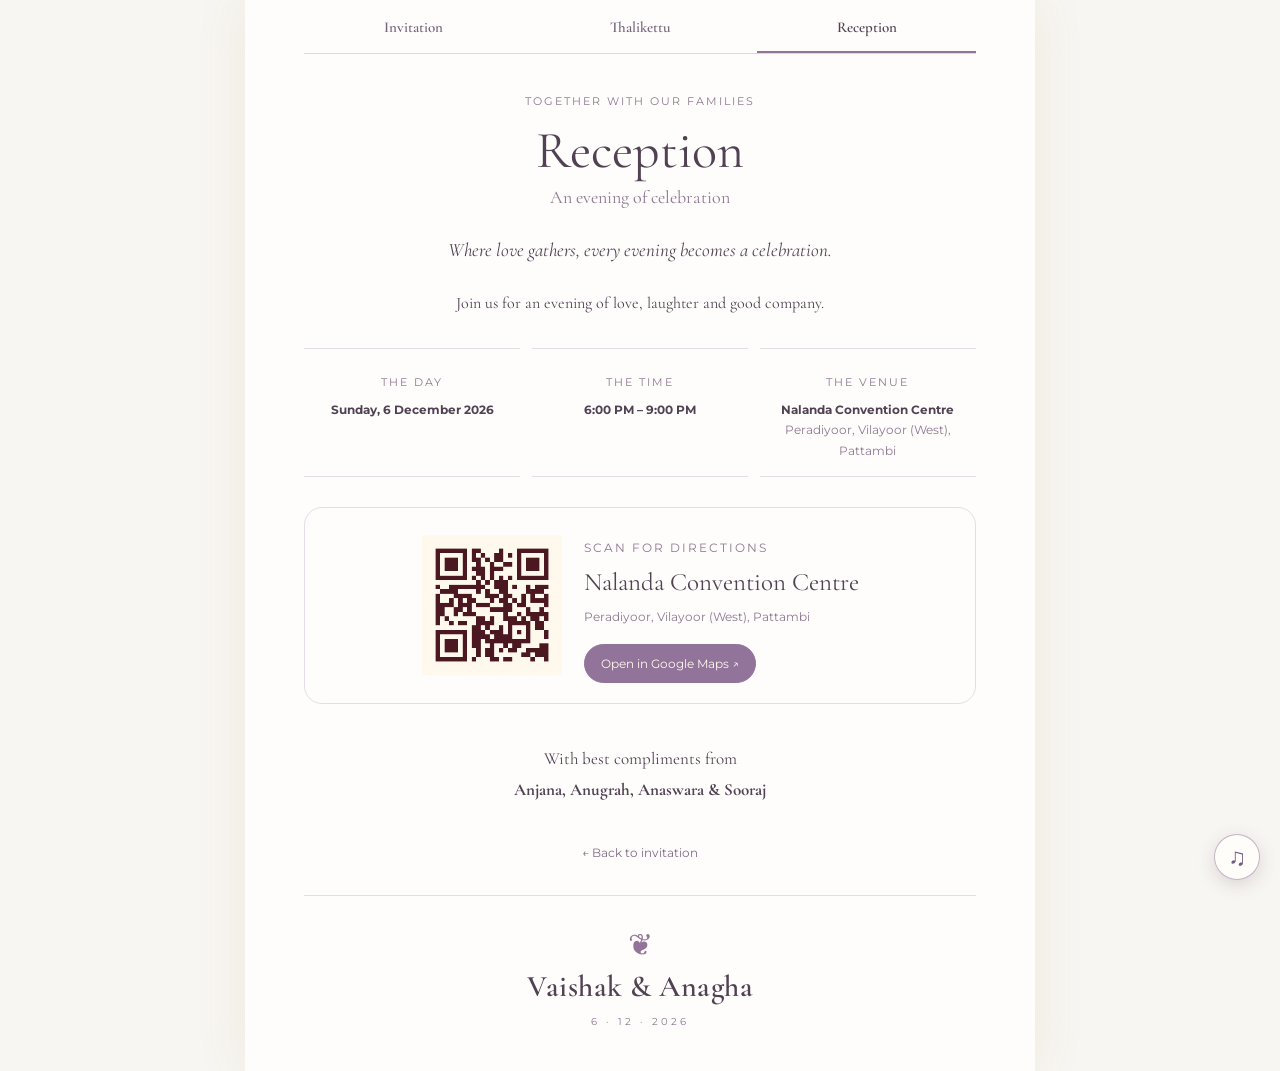
==== reception.html @ cd947768 "Upload wedding invitation website" ====
<!doctype html>
<html lang="en">
<head>
  <meta charset="utf-8">
  <meta name="viewport" content="width=device-width,initial-scale=1">
  <meta name="theme-color" content="#f5e7c9">

  <title>Reception · Vaishak & Anagha</title>

  <link rel="preconnect" href="https://fonts.googleapis.com">
  <link rel="preconnect" href="https://fonts.gstatic.com" crossorigin>

  <link href="https://fonts.googleapis.com/css2?family=Cormorant+Garamond:wght@400;500;600;700&family=Great+Vibes&family=Montserrat:wght@300;400;500;600&display=swap" rel="stylesheet">

  <link rel="stylesheet" href="style.css">
</head>

<body data-music-page="reception">

  <main class="shell">
    <section class="content detail-page">

      <nav class="tabs">
        <a href="invitation.html">Invitation</a>
        <a href="thalikettu.html">Thalikettu</a>
        <a class="active" href="reception.html">Reception</a>
      </nav>

      <p class="eyebrow">Together with our families</p>

      <h1 class="detail-title">Reception</h1>

      <p class="subheading">An evening of celebration</p>

      <blockquote>
        Where love gathers, every evening becomes a celebration.
      </blockquote>

      <p class="intro-copy">
        Join us for an evening of love, laughter and good company.
      </p>

      <div class="details">

        <div>
          <p class="eyebrow">The day</p>
          <strong>Sunday, 6 December 2026</strong>
        </div>

        <div>
          <p class="eyebrow">The time</p>
          <strong>6:00 PM – 9:00 PM</strong>
        </div>

        <div>
          <p class="eyebrow">The venue</p>
          <strong>Nalanda Convention Centre</strong>
          <small>Peradiyoor, Vilayoor (West), Pattambi</small>
        </div>

      </div>

      <div class="location-card">

        <img
          src="reception-qr.png"
          alt="QR code for reception venue directions"
        >

        <div>
          <p class="eyebrow">Scan for directions</p>

          <h2>Nalanda Convention Centre</h2>

          <p>Peradiyoor, Vilayoor (West), Pattambi</p>

          <a
            class="map-button"
            target="_blank"
            rel="noreferrer"
            href="https://g.co/kgs/iHGcPPH"
          >
            Open in Google Maps ↗
          </a>
        </div>

      </div>

      <p class="closing">
        With best compliments from<br>
        <strong>Anjana, Anugrah, Anaswara &amp; Sooraj</strong>
      </p>

      <a class="back-link" href="invitation.html">
        ← Back to invitation
      </a>

      <footer>
        <span>❦</span>
        <p>Vaishak &amp; Anagha</p>
        <small>6 · 12 · 2026</small>
      </footer>

    </section>
  </main>

  <script src="music.js"></script>

</body>
</html>
---- style.css ----
*{box-sizing:border-box}html{scroll-behavior:smooth}body{margin:0;background:#f8f6f2;color:#514253;font-family:Montserrat, sans-serif}.shell{width:min(100%,790px);min-height:100vh;margin:auto;background:#fffdfb;box-shadow:0 0 50px #8b6a3a18}.hero{text-align:center;padding:76px 24px 54px;background:radial-gradient(ellipse at 20% 20%,#eee7f0 0,transparent 38%),radial-gradient(ellipse at 85% 85%,#f0eaf1 0,transparent 34%),#fbfaf7}.eyebrow{font-size:11px;letter-spacing:2px;text-transform:uppercase;color:#8d7891}.ornament,footer span{font-size:30px;color:#92749a}.hero h1{font:600 clamp(48px,9vw,76px) 'Cormorant Garamond',serif;margin:10px 0;color:#514253;letter-spacing:1px}.hero h1 span{font-family:'Cormorant Garamond',serif;font-size:.7em}.hero-date{font:22px 'Cormorant Garamond',serif;margin:8px 0}.hero-place{font-size:12px;letter-spacing:1px;color:#89778b}.open-button,.map-button{display:inline-block;margin-top:20px;padding:13px 25px;border:1px solid #92749a;border-radius:30px;color:#fff8ed;background:#92749a;text-decoration:none;font-size:12px}.content{padding:0 7.5% 32px}.tabs{display:flex;justify-content:space-around;gap:8px;border-bottom:1px solid #ded5df;position:sticky;top:0;background:#fffdfb;z-index:2}.tabs a{flex:1;text-align:center;text-decoration:none;color:#77647d;padding:18px 4px 15px;font:600 15px 'Cormorant Garamond',serif;border-bottom:2px solid transparent}.tabs a.active{color:#514253;border-color:#92749a}.page-heading{text-align:center;font:32px 'Cormorant Garamond',serif;margin:10px 0 20px}.countdown{padding:22px 18px;text-align:center;border:1px solid #e5dce6;border-radius:18px;margin:0 0 28px}.countdown .eyebrow{margin:0 0 12px}.count-grid{display:grid;grid-template-columns:repeat(4,1fr);gap:8px}.count-grid div{display:grid;gap:3px}.count-grid strong{font:30px 'Cormorant Garamond',serif}.count-grid small{font-size:10px;color:#8d7d91;text-transform:uppercase;letter-spacing:1px}.event-list{margin:0 0 34px}.event-link{display:flex;align-items:center;justify-content:space-between;padding:18px 3px;border-bottom:1px solid #e5dce6;text-decoration:none;color:#514253}.event-link strong{display:block;font:26px 'Cormorant Garamond',serif;font-weight:500}.event-link small{display:block;margin-top:3px;color:#8d7d91;font-size:12px}.event-link b{font-size:23px;font-weight:400}.rsvp{border:1px solid #a58bac;border-radius:20px;padding:26px 22px 22px;margin:0 0 55px}.rsvp h2{text-align:center;font:32px 'Cormorant Garamond',serif;margin:0 0 12px}.rsvp input,.rsvp select{width:100%;padding:17px;border:1px solid #d7cbd9;border-radius:13px;background:transparent;color:#514253;font:15px Montserrat;margin:0 0 12px}.rsvp input::placeholder{color:#9c8ca0}.rsvp-actions{display:grid;grid-template-columns:1fr 1fr;gap:10px}.rsvp button{padding:16px 8px;border-radius:30px;border:1px solid #92749a;background:#92749a;color:#fff8ed;font:600 13px Montserrat;cursor:pointer}.rsvp button.decline{background:transparent;color:#514253}.form-note{text-align:center;font-size:11px;color:#8d7d91;min-height:14px;margin:14px 0 0}.detail-page{padding-top:0}.detail-page>.eyebrow{text-align:center;margin-top:40px}.detail-title{text-align:center;font:52px 'Cormorant Garamond',serif;margin:4px 0;color:#514253}.subheading{text-align:center;color:#8d7891;font:18px 'Cormorant Garamond',serif;margin:0 0 30px}.couple-grid{display:grid;grid-template-columns:1fr auto 1fr;gap:18px;text-align:center;padding:25px 0;border-top:1px solid #e5dce6;border-bottom:1px solid #e5dce6}.couple-grid h2{font:600 32px 'Cormorant Garamond',serif;margin:4px;letter-spacing:.5px}.couple-grid p{font-size:12px;line-height:1.9}.ampersand{align-self:center;font-size:25px}.family-note{color:#8d7891}.detail-page blockquote{text-align:center;font:italic 19px 'Cormorant Garamond',serif;margin:28px auto;max-width:500px}.details{display:grid;grid-template-columns:repeat(3,1fr);gap:12px;text-align:center;margin:30px 0}.details>div{padding:15px 8px;border-top:1px solid #e5dce6;border-bottom:1px solid #e5dce6}.details strong,.details small{display:block;font-size:12px;line-height:1.7}.details small{color:#8d7891}.location-card{display:flex;align-items:center;justify-content:center;gap:22px;padding:20px;border:1px solid #e5dce6;border-radius:18px;margin:25px 0}.location-card img{width:140px;height:140px;object-fit:contain}.location-card h2{font:25px 'Cormorant Garamond',serif;margin:4px 0}.location-card p{font-size:12px;color:#8d7891}.map-button{margin-top:8px;padding:11px 16px}.intro-copy{text-align:center;font:16px/1.8 'Cormorant Garamond',serif;max-width:550px;margin:auto}.closing{text-align:center;font:17px 'Cormorant Garamond',serif;line-height:1.8;margin:40px 0}.back-link{display:block;text-align:center;color:#806c86;text-decoration:none;font-size:12px;margin:35px}footer{text-align:center;padding:30px 0 10px;border-top:1px solid #e5dce6}footer p{font:600 30px 'Cormorant Garamond',serif;margin:5px;letter-spacing:.5px}footer small{font-size:10px;letter-spacing:3px;color:#8d7891}@media(max-width:560px){.hero{padding:58px 18px 42px}.content{padding-left:6%;padding-right:6%}.tabs a{font-size:13px}.rsvp{padding:22px 14px}.rsvp-actions{grid-template-columns:1fr}.details{grid-template-columns:1fr}.location-card{flex-direction:column;text-align:center}.location-card img{width:125px;height:125px}.couple-grid{gap:7px}.couple-grid p{font-size:10px}.detail-title{font-size:46px}}
/* Ivory and lavender invitation cover */
.cover-body{min-height:100vh;background:#f8f6f2;color:#514253}
.cover-shell{position:relative;isolation:isolate;display:grid;place-items:center;min-height:100vh;overflow:hidden;padding:34px 20px;background:radial-gradient(ellipse at 15% 15%,#eee7f0 0,transparent 38%),radial-gradient(ellipse at 90% 85%,#eee8f0 0,transparent 34%),#f8f6f2}
.cover-shell:before{content:"";position:absolute;inset:18px;border:1px solid #d9cddd;pointer-events:none;z-index:-1}
.cover-card{width:min(100%,650px);min-height:620px;display:flex;flex-direction:column;align-items:center;justify-content:center;text-align:center;padding:72px 28px;position:relative}
.cover-blessing{font:18px 'Cormorant Garamond',serif;color:#77677e;margin:0 0 36px}
.cover-ornament{font-size:27px;color:#a58bac;margin-bottom:22px}
.cover-intro{font:italic 21px 'Cormorant Garamond',serif;color:#817187;margin:0}
.cover-card h1{font:600 clamp(48px,9vw,72px) 'Cormorant Garamond',serif;color:#695775;letter-spacing:1px;margin:12px 0 22px}
.cover-card h1 span{font:400 .72em 'Cormorant Garamond',serif;color:#a58bac;margin:0 .12em}
.cover-date{font:24px 'Cormorant Garamond',serif;color:#62566b;margin:0 0 8px}
.cover-place{font:11px Montserrat,sans-serif;letter-spacing:1.4px;text-transform:uppercase;color:#8c7d91;margin:0}
.cover-open{display:inline-block;margin-top:48px;padding:13px 32px;border:1px solid #9d87a4;border-radius:2px;color:#6d5b75;text-decoration:none;font:500 12px Montserrat,sans-serif;letter-spacing:1.5px;text-transform:uppercase;transition:background .2s,color .2s}
.cover-open:hover{background:#92749a;color:#fff}
.cover-open span{margin-left:10px}
.cover-note{font:italic 16px 'Cormorant Garamond',serif;color:#9b8ca0;margin-top:35px}
.cover-flower{position:absolute;width:180px;height:300px;opacity:.55;pointer-events:none;background-repeat:no-repeat;background-size:contain}
.cover-flower-left{left:-22px;top:0;background-image:radial-gradient(ellipse at 40% 28%,#c8b2ce 0 7%,transparent 8%),radial-gradient(ellipse at 55% 35%,#bda4c4 0 6%,transparent 7%),radial-gradient(ellipse at 35% 43%,#d2c0d6 0 8%,transparent 9%),linear-gradient(125deg,transparent 48%,#9ba58b 49% 50%,transparent 51%)}
.cover-flower-right{right:-20px;bottom:0;transform:rotate(180deg);background-image:radial-gradient(ellipse at 40% 28%,#c8b2ce 0 7%,transparent 8%),radial-gradient(ellipse at 55% 35%,#bda4c4 0 6%,transparent 7%),radial-gradient(ellipse at 35% 43%,#d2c0d6 0 8%,transparent 9%),linear-gradient(125deg,transparent 48%,#9ba58b 49% 50%,transparent 51%)}
@media(max-width:560px){.cover-card{min-height:580px;padding:55px 16px}.cover-blessing{margin-bottom:25px}.cover-flower{width:125px;height:220px;opacity:.42}.cover-shell:before{inset:10px}}


/* User-selected floral Krishna cover background */
.cover-body{min-height:100vh;background:#f7f1e8;color:#514253}
.cover-shell{
  position:relative;isolation:isolate;display:grid;place-items:center;
  min-height:100svh;overflow:hidden;padding:34px 20px;
  background-image:radial-gradient(ellipse at 18% 16%,rgba(238,231,240,.88) 0,transparent 40%),radial-gradient(ellipse at 86% 82%,rgba(238,232,240,.78) 0,transparent 38%);
  background-color:#f8f6f2;
}
.cover-shell:before{content:"";position:absolute;inset:14px;border:1px solid rgba(143,119,151,.48);pointer-events:none;z-index:1}
.cover-card{position:relative;z-index:2;width:min(100%,650px);min-height:650px;display:flex;flex-direction:column;align-items:center;justify-content:center;text-align:center;padding:70px 28px}
.cover-blessing{font:18px 'Cormorant Garamond',serif;color:#77677e;margin:0 0 30px;text-shadow:0 1px 5px rgba(255,255,255,.9)}
.cover-ornament{font-size:25px;color:#a58bac;margin-bottom:18px;text-shadow:0 1px 5px rgba(255,255,255,.9)}
.cover-intro{font:italic 21px 'Cormorant Garamond',serif;color:#71617a;margin:0;text-shadow:0 1px 6px rgba(255,255,255,.95)}
.cover-card h1{font:600 clamp(48px,9vw,72px) 'Cormorant Garamond',serif;color:#514253;letter-spacing:1px;margin:12px 0 22px;text-shadow:0 1px 7px rgba(255,255,255,.96)}
.cover-card h1 span{font:400 .72em 'Cormorant Garamond',serif;color:#92749a;margin:0 .12em}
.cover-date{font:24px 'Cormorant Garamond',serif;color:#514253;margin:0 0 8px;text-shadow:0 1px 6px rgba(255,255,255,.95)}
.cover-place{font:11px Montserrat,sans-serif;letter-spacing:1.4px;text-transform:uppercase;color:#695b70;margin:0;text-shadow:0 1px 6px rgba(255,255,255,.95)}
.cover-open{display:inline-block;margin-top:42px;padding:13px 32px;border:1px solid #8d7891;border-radius:2px;background:rgba(255,252,248,.72);color:#62516d;text-decoration:none;font:500 12px Montserrat,sans-serif;letter-spacing:1.5px;text-transform:uppercase;transition:background .2s,color .2s}
.cover-open:hover{background:#92749a;color:#fff}
.cover-open span{margin-left:10px}
.cover-note{font:italic 16px 'Cormorant Garamond',serif;color:#77677e;margin-top:28px;text-shadow:0 1px 6px rgba(255,255,255,.95)}
.cover-flower{display:none}
@media(max-width:560px){
 .cover-shell{background-position:center center;padding:22px 16px}
 .cover-shell:before{inset:9px}
 .cover-card{min-height:90svh;padding:48px 12px}
 .cover-card h1{font-size:clamp(42px,11vw,62px)}
}


/* ===== Final cover: full-height Radha–Krishna side watermark ===== */
.cover-body{min-height:100vh;background:#f8f6f2}
.cover-shell{
  position:relative;isolation:isolate;display:flex;align-items:stretch;justify-content:flex-start;
  min-height:100vh;min-height:100svh;overflow:hidden;padding:0 2.5%;
  background:radial-gradient(ellipse at 18% 18%,#eee7f0 0,transparent 40%),
             radial-gradient(ellipse at 82% 82%,#f0eaf1 0,transparent 38%),#f8f6f2;
}
.cover-border{position:absolute;inset:14px;border:1px solid rgba(143,119,151,.36);pointer-events:none;z-index:4}
.cover-watermark{
  position:absolute;top:0;right:0;height:100%;width:auto;max-width:46%;
  object-fit:contain;object-position:right center;
  opacity:.34;mix-blend-mode:multiply;pointer-events:none;z-index:1;
}
.cover-card{
  position:relative;z-index:2;width:min(69%,960px);min-height:100vh;min-height:100svh;
  margin:0 auto 0 0;padding:64px 24px;display:flex;flex-direction:column;
  align-items:center;justify-content:center;text-align:center;
}
.cover-blessing{font:18px 'Cormorant Garamond',serif;color:#77677e;margin:0 0 30px;text-shadow:0 1px 5px rgba(255,255,255,.78)}
.cover-ornament{font-size:27px;color:#a58bac;margin-bottom:20px}
.cover-intro{font:italic 21px 'Cormorant Garamond',serif;color:#71617a;margin:0;text-shadow:0 1px 5px rgba(255,255,255,.86)}
.cover-card h1{font:400 clamp(58px,7.2vw,100px) 'Great Vibes',cursive;color:#514253;letter-spacing:0;margin:14px 0 24px;line-height:1.08;text-shadow:0 1px 6px rgba(255,255,255,.9)}
.cover-card h1 .name-amp{font:400 .72em 'Cormorant Garamond',serif;color:#92749a;margin:0 .08em}
.cover-card h1 .name-initial{font:400 1.18em 'Italianno',cursive;color:#514253;display:inline-block;line-height:.8;vertical-align:baseline}
.cover-date{font:25px 'Cormorant Garamond',serif;color:#514253;margin:0 0 8px;text-shadow:0 1px 6px rgba(255,255,255,.92)}
.cover-place{font:11px Montserrat,sans-serif;letter-spacing:1.4px;text-transform:uppercase;color:#695b70;margin:0;text-shadow:0 1px 6px rgba(255,255,255,.92)}
.cover-open{display:inline-block;margin-top:44px;padding:14px 34px;border:1px solid #8d7891;border-radius:3px;background:rgba(255,253,250,.72);color:#62516d;text-decoration:none;font:500 12px Montserrat,sans-serif;letter-spacing:1.5px;text-transform:uppercase;transition:background .2s,color .2s}
.cover-open:hover{background:#92749a;color:#fff}
.cover-open span{margin-left:10px}
.cover-note{font:italic 17px 'Cormorant Garamond',serif;color:#77677e;margin:30px 0 0;text-shadow:0 1px 6px rgba(255,255,255,.92)}
@media(max-width:700px){
  .cover-shell{padding:0 12px;}
  .cover-border{inset:9px}
  .cover-watermark{height:100%;max-width:56%;right:-4%;opacity:.22;}
  .cover-card{width:100%;min-height:100vh;min-height:100svh;padding:52px 12px;}
  .cover-card h1{font-size:clamp(54px,11vw,76px);}
  .cover-blessing{font-size:16px;margin-bottom:24px}
  .cover-intro{font-size:19px}
  .cover-date{font-size:22px}
  .cover-place{max-width:90%;font-size:9px;letter-spacing:1px}
  .cover-open{margin-top:34px}
  .cover-note{font-size:15px;margin-top:25px}
}
@media(max-width:390px){.cover-watermark{max-width:62%;opacity:.17}.cover-card h1{font-size:52px}}


/* ===== Final cover: full-height Radha–Krishna side watermark ===== */
.cover-body{min-height:100vh;background:#f8f6f2}
.cover-shell{
  position:relative;isolation:isolate;display:flex;align-items:stretch;justify-content:flex-start;
  min-height:100vh;min-height:100svh;overflow:hidden;padding:0 2.5%;
  background:radial-gradient(ellipse at 18% 18%,#eee7f0 0,transparent 40%),
             radial-gradient(ellipse at 82% 82%,#f0eaf1 0,transparent 38%),#f8f6f2;
}
.cover-border{position:absolute;inset:14px;border:1px solid rgba(143,119,151,.36);pointer-events:none;z-index:4}
.cover-watermark{
  position:absolute;top:0;right:0;height:100%;width:auto;max-width:46%;
  object-fit:contain;object-position:right center;
  opacity:.34;mix-blend-mode:multiply;pointer-events:none;z-index:1;
}
.cover-card{
  position:relative;z-index:2;width:min(69%,960px);min-height:100vh;min-height:100svh;
  margin:0 auto 0 0;padding:64px 24px;display:flex;flex-direction:column;
  align-items:center;justify-content:center;text-align:center;
}
.cover-blessing{font:18px 'Cormorant Garamond',serif;color:#77677e;margin:0 0 30px;text-shadow:0 1px 5px rgba(255,255,255,.78)}
.cover-ornament{font-size:27px;color:#a58bac;margin-bottom:20px}
.cover-intro{font:italic 21px 'Cormorant Garamond',serif;color:#71617a;margin:0;text-shadow:0 1px 5px rgba(255,255,255,.86)}
.cover-card h1{font:400 clamp(58px,7.2vw,100px) 'Great Vibes',cursive;color:#514253;letter-spacing:0;margin:14px 0 24px;line-height:1.08;text-shadow:0 1px 6px rgba(255,255,255,.9)}
.cover-card h1 .name-amp{font:400 .72em 'Cormorant Garamond',serif;color:#92749a;margin:0 .08em}
.cover-card h1 .name-initial{font:400 1.18em 'Italianno',cursive;color:#514253;display:inline-block;line-height:.8;vertical-align:baseline}
.cover-date{font:25px 'Cormorant Garamond',serif;color:#514253;margin:0 0 8px;text-shadow:0 1px 6px rgba(255,255,255,.92)}
.cover-place{font:11px Montserrat,sans-serif;letter-spacing:1.4px;text-transform:uppercase;color:#695b70;margin:0;text-shadow:0 1px 6px rgba(255,255,255,.92)}
.cover-open{display:inline-block;margin-top:44px;padding:14px 34px;border:1px solid #8d7891;border-radius:3px;background:rgba(255,253,250,.72);color:#62516d;text-decoration:none;font:500 12px Montserrat,sans-serif;letter-spacing:1.5px;text-transform:uppercase;transition:background .2s,color .2s}
.cover-open:hover{background:#92749a;color:#fff}
.cover-open span{margin-left:10px}
.cover-note{font:italic 17px 'Cormorant Garamond',serif;color:#77677e;margin:30px 0 0;text-shadow:0 1px 6px rgba(255,255,255,.92)}
@media(max-width:700px){
  .cover-shell{padding:0 12px;}
  .cover-border{inset:9px}
  .cover-watermark{height:100%;max-width:56%;right:-4%;opacity:.22;}
  .cover-card{width:100%;min-height:100vh;min-height:100svh;padding:52px 12px;}
  .cover-card h1{font-size:clamp(54px,11vw,76px);}
  .cover-blessing{font-size:16px;margin-bottom:24px}
  .cover-intro{font-size:19px}
  .cover-date{font-size:22px}
  .cover-place{max-width:90%;font-size:9px;letter-spacing:1px}
  .cover-open{margin-top:34px}
  .cover-note{font-size:15px;margin-top:25px}
}
@media(max-width:390px){.cover-watermark{max-width:62%;opacity:.17}.cover-card h1{font-size:52px}}


/* Subtle persistent background-music control */
.music-toggle{
  position:fixed;right:20px;bottom:20px;z-index:20;width:46px;height:46px;
  display:grid;place-items:center;border:1px solid rgba(146,116,154,.55);border-radius:50%;
  background:rgba(255,253,250,.94);color:#765d80;box-shadow:0 5px 18px rgba(65,45,70,.16);
  font:24px 'Cormorant Garamond',serif;cursor:pointer;backdrop-filter:blur(8px);
}
.music-toggle:focus-visible{outline:3px solid #b49abc;outline-offset:3px}
.music-toggle.music-needs-tap{animation:music-pulse 1.8s ease-in-out infinite}
@keyframes music-pulse{0%,100%{box-shadow:0 5px 18px rgba(65,45,70,.16)}50%{box-shadow:0 5px 18px rgba(146,116,154,.42),0 0 0 7px rgba(146,116,154,.10)}}
@media(max-width:560px){.music-toggle{right:14px;bottom:14px;width:43px;height:43px}}
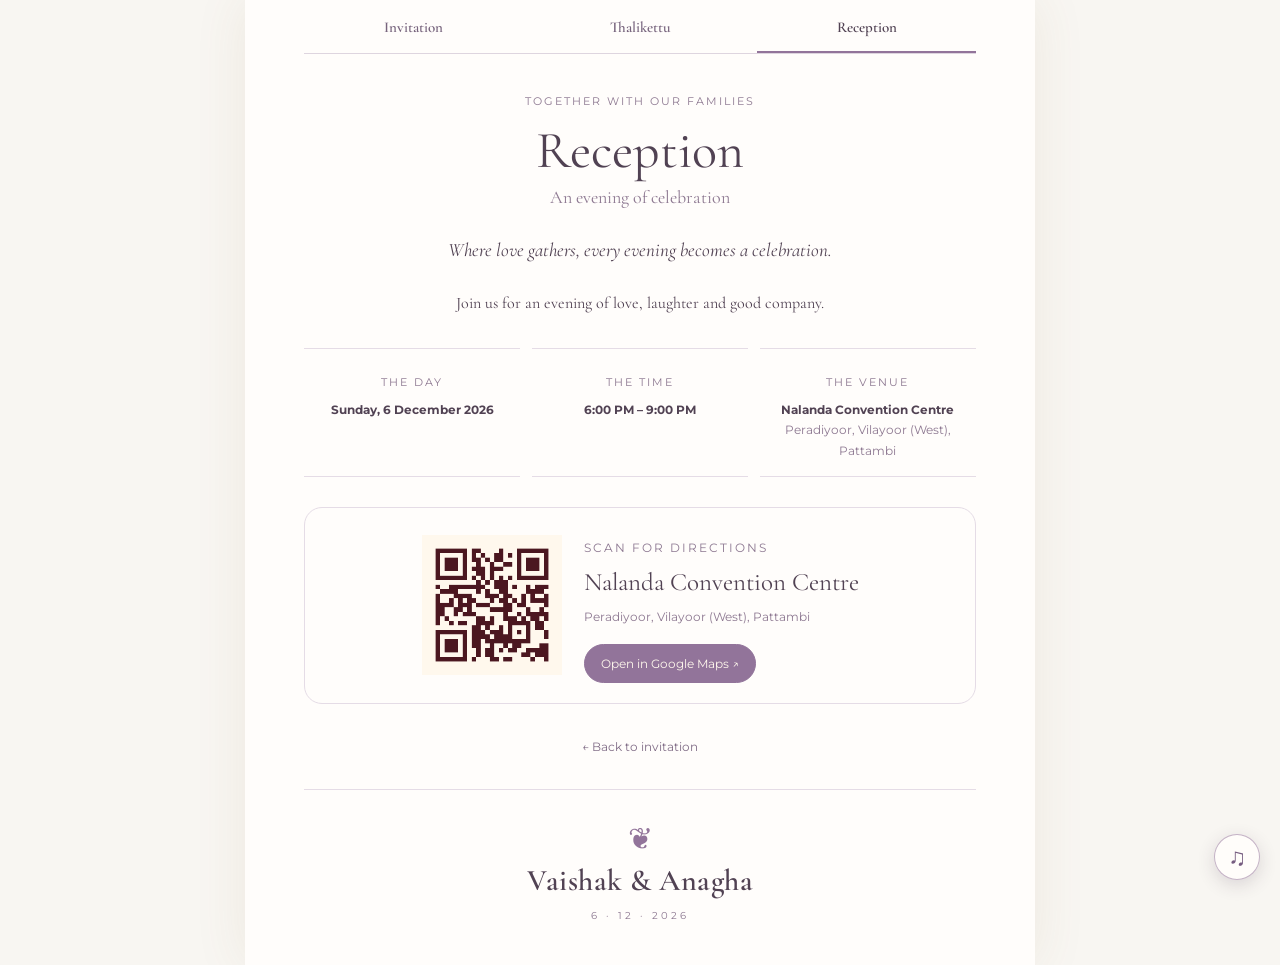
==== commit 03a356b5: "Update reception.html" ====
--- a/reception.html
+++ b/reception.html
@@ -87,10 +87,7 @@
 
       </div>
 
-      <p class="closing">
-        With best compliments from<br>
-        <strong>Anjana, Anugrah, Anaswara &amp; Sooraj</strong>
-      </p>
+    
 
       <a class="back-link" href="invitation.html">
         ← Back to invitation
--- a/style.css
+++ b/style.css
@@ -156,3 +156,9 @@
 .music-toggle.music-needs-tap{animation:music-pulse 1.8s ease-in-out infinite}
 @keyframes music-pulse{0%,100%{box-shadow:0 5px 18px rgba(65,45,70,.16)}50%{box-shadow:0 5px 18px rgba(146,116,154,.42),0 0 0 7px rgba(146,116,154,.10)}}
 @media(max-width:560px){.music-toggle{right:14px;bottom:14px;width:43px;height:43px}}
+
+/* ===== Mobile cover fix: name on one line + full-bleed artwork (no cropped box) ===== */
+@media(max-width:700px){
+  .cover-watermark{left:0;right:0;width:100%;height:100%;max-width:none;object-fit:cover;object-position:center center;opacity:.4}
+  .cover-card h1{font-size:11.5vw;white-space:nowrap;margin:12px 0 22px}
+}
